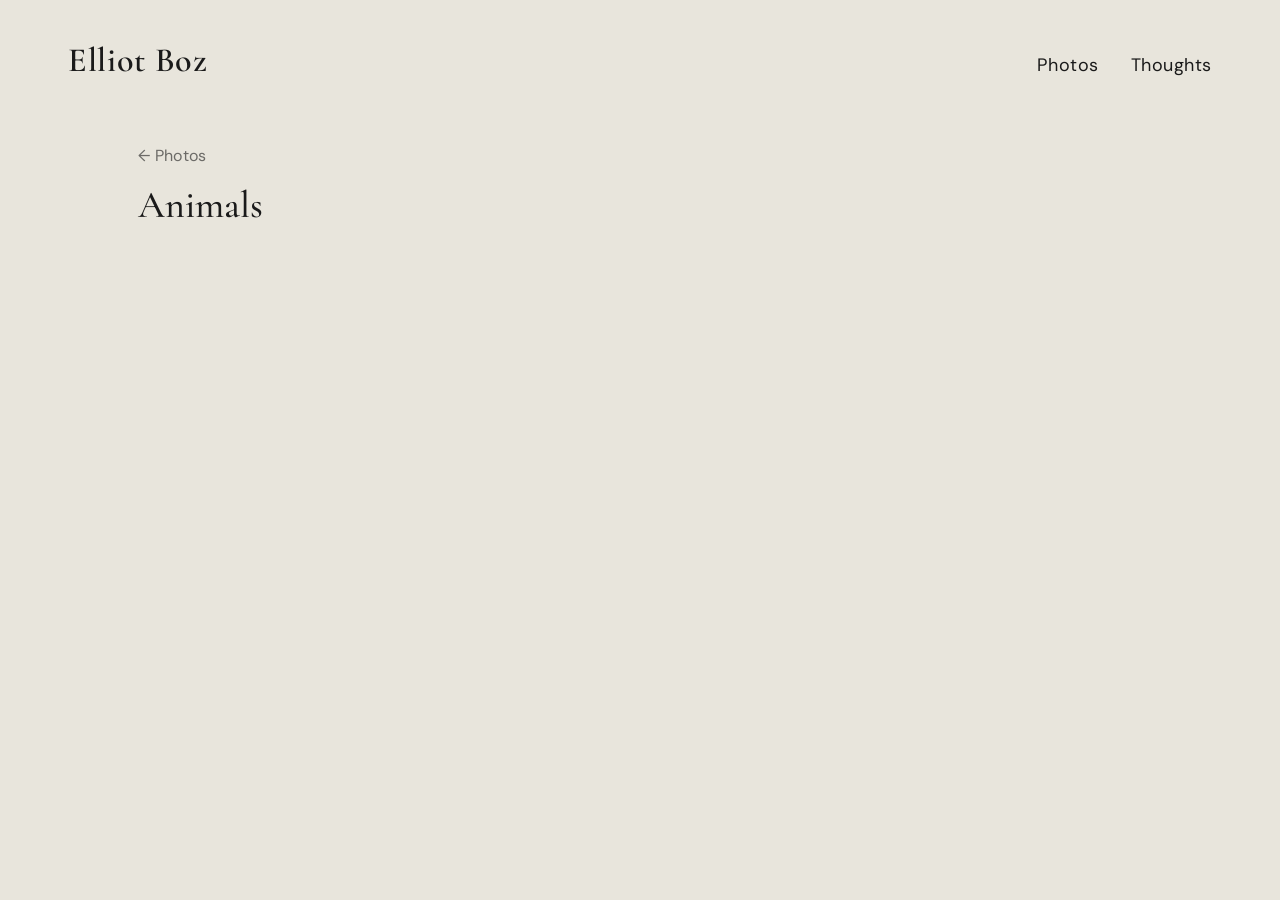
==== animals.html @ d8781633 "Initial commit: Elliot Boz photography website Includes homepage, gallery pages (animals, australia," ====
<!DOCTYPE html>
<html lang="en">
<head>
  <meta charset="UTF-8">
  <meta name="viewport" content="width=device-width, initial-scale=1.0">
  <title>Animals — Elliot Boz</title>
  <link rel="preconnect" href="https://fonts.googleapis.com">
  <link rel="preconnect" href="https://fonts.gstatic.com" crossorigin>
  <link href="https://fonts.googleapis.com/css2?family=Cormorant+Garamond:wght@400;500;600&family=DM+Sans:wght@400;500&display=swap" rel="stylesheet">
  <link rel="stylesheet" href="style.css">
</head>
<body>

  <nav class="site-nav">
    <a href="index.html" class="logo">Elliot Boz</a>
    <div class="nav-links">
      <a href="index.html">Photos</a>
      <a href="thoughts.html">Thoughts</a>
    </div>
  </nav>

  <div class="page-back-wrap">
    <a href="index.html" class="back-link">← Photos</a>
  </div>

  <div class="gallery-header">
    <h1>Animals</h1>
  </div>

  <div class="masonry-grid">
    <div class="gallery-item"><img src="images/animals/1.jpg" alt="Photo 1" onerror="this.parentElement.style.display='none'"></div>
    <div class="gallery-item"><img src="images/animals/2.jpg" alt="Photo 2" onerror="this.parentElement.style.display='none'"></div>
    <div class="gallery-item"><img src="images/animals/3.jpg" alt="Photo 3" onerror="this.parentElement.style.display='none'"></div>
    <div class="gallery-item"><img src="images/animals/4.jpg" alt="Photo 4" onerror="this.parentElement.style.display='none'"></div>
    <div class="gallery-item"><img src="images/animals/5.jpg" alt="Photo 5" onerror="this.parentElement.style.display='none'"></div>
    <div class="gallery-item"><img src="images/animals/6.jpg" alt="Photo 6" onerror="this.parentElement.style.display='none'"></div>
    <div class="gallery-item"><img src="images/animals/7.jpg" alt="Photo 7" onerror="this.parentElement.style.display='none'"></div>
    <div class="gallery-item"><img src="images/animals/8.jpg" alt="Photo 8" onerror="this.parentElement.style.display='none'"></div>
    <div class="gallery-item"><img src="images/animals/9.jpg" alt="Photo 9" onerror="this.parentElement.style.display='none'"></div>
    <div class="gallery-item"><img src="images/animals/10.jpg" alt="Photo 10" onerror="this.parentElement.style.display='none'"></div>
    <div class="gallery-item"><img src="images/animals/11.jpg" alt="Photo 11" onerror="this.parentElement.style.display='none'"></div>
    <div class="gallery-item"><img src="images/animals/12.jpg" alt="Photo 12" onerror="this.parentElement.style.display='none'"></div>
    <div class="gallery-item"><img src="images/animals/13.jpg" alt="Photo 13" onerror="this.parentElement.style.display='none'"></div>
    <div class="gallery-item"><img src="images/animals/14.jpg" alt="Photo 14" onerror="this.parentElement.style.display='none'"></div>
    <div class="gallery-item"><img src="images/animals/15.jpg" alt="Photo 15" onerror="this.parentElement.style.display='none'"></div>
    <div class="gallery-item"><img src="images/animals/16.jpg" alt="Photo 16" onerror="this.parentElement.style.display='none'"></div>
    <div class="gallery-item"><img src="images/animals/17.jpg" alt="Photo 17" onerror="this.parentElement.style.display='none'"></div>
    <div class="gallery-item"><img src="images/animals/18.jpg" alt="Photo 18" onerror="this.parentElement.style.display='none'"></div>
    <div class="gallery-item"><img src="images/animals/19.jpg" alt="Photo 19" onerror="this.parentElement.style.display='none'"></div>
    <div class="gallery-item"><img src="images/animals/20.jpg" alt="Photo 20" onerror="this.parentElement.style.display='none'"></div>
    <div class="gallery-item"><img src="images/animals/21.jpg" alt="Photo 21" onerror="this.parentElement.style.display='none'"></div>
  </div>

  <div class="lightbox-overlay">
    <button class="lightbox-close">&times;</button>
    <img src="" alt="Lightbox image">
    <button class="lightbox-arrow prev">&#8249;</button>
    <button class="lightbox-arrow next">&#8250;</button>
    <div class="lightbox-counter"></div>
  </div>

  <script src="gallery.js"></script>
</body>
</html>
---- style.css ----
/* ===== RESET & BASE ===== */
*, *::before, *::after {
  margin: 0;
  padding: 0;
  box-sizing: border-box;
}

body {
  background-color: #e8e5dc;
  color: #1a1a1a;
  font-family: 'DM Sans', sans-serif;
  -webkit-font-smoothing: antialiased;
}

a {
  color: inherit;
  text-decoration: none;
}

img {
  display: block;
  max-width: 100%;
}

/* ===== TYPOGRAPHY ===== */
.font-serif {
  font-family: 'Cormorant Garamond', Georgia, serif;
}

/* ===== NAV ===== */
.site-nav {
  display: flex;
  justify-content: space-between;
  align-items: baseline;
  padding: 40px 28px;
  max-width: 1200px;
  margin: 0 auto;
}

.site-nav .logo {
  font-family: 'Cormorant Garamond', Georgia, serif;
  font-size: 34px;
  font-weight: 600;
  letter-spacing: 0.02em;
}

.site-nav .nav-links {
  display: flex;
  gap: 32px;
  font-size: 18px;
  font-weight: 400;
  letter-spacing: 0.03em;
}

.site-nav .nav-links a {
  position: relative;
  padding-bottom: 2px;
}

.site-nav .nav-links a.active {
  border-bottom: 1.5px solid #1a1a1a;
}

.site-nav .nav-links a:hover {
  opacity: 0.6;
  transition: opacity 0.2s;
}

/* ===== HOMEPAGE ===== */
.hero-spacer {
  height: 120px;
}

.category-grid {
  display: grid;
  grid-template-columns: repeat(3, 1fr);
  gap: 16px;
  max-width: 1100px;
  margin: 0 auto;
  padding: 0 48px;
}

.category-tile {
  display: block;
}

.category-tile .tile-img-wrap {
  overflow: hidden;
  border-radius: 2px;
  aspect-ratio: 4 / 3;
}

.category-tile img {
  width: 100%;
  height: 100%;
  object-fit: cover;
  transition: transform 0.3s ease, filter 0.3s ease;
}

.category-tile:hover img {
  transform: scale(1.03);
  filter: brightness(1.05);
}

.category-tile .tile-label {
  margin-top: 10px;
  font-size: 16px;
  font-weight: 400;
  letter-spacing: 0.02em;
}

/* ===== BACK LINK ===== */
.back-link {
  display: inline-block;
  max-width: 1100px;
  margin: 0 auto;
  padding: 24px 48px 0;
  font-size: 16px;
  letter-spacing: 0.02em;
  opacity: 0.6;
  transition: opacity 0.2s;
}

.back-link:hover {
  opacity: 1;
}

.page-back-wrap {
  max-width: 1100px;
  margin: 0 auto;
}

/* ===== GALLERY PAGE ===== */
.gallery-header {
  max-width: 1100px;
  margin: 0 auto;
  padding: 16px 48px 32px;
}

.gallery-header h1 {
  font-family: 'Cormorant Garamond', Georgia, serif;
  font-size: 38px;
  font-weight: 500;
}

.masonry-grid {
  max-width: 1100px;
  margin: 0 auto;
  padding: 0 48px 80px;
  column-count: 3;
  column-gap: 8px;
}

.masonry-grid .gallery-item {
  break-inside: avoid;
  margin-bottom: 8px;
  cursor: pointer;
  overflow: hidden;
  border-radius: 2px;
}

.masonry-grid .gallery-item img {
  width: 100%;
  display: block;
  transition: filter 0.3s ease;
}

.masonry-grid .gallery-item:hover img {
  filter: brightness(1.05);
}

/* ===== LIGHTBOX ===== */
.lightbox-overlay {
  display: none;
  position: fixed;
  inset: 0;
  background: rgba(0, 0, 0, 0.92);
  z-index: 1000;
  align-items: center;
  justify-content: center;
  flex-direction: column;
}

.lightbox-overlay.active {
  display: flex;
}

.lightbox-overlay img {
  max-width: 90vw;
  max-height: 85vh;
  object-fit: contain;
  user-select: none;
}

.lightbox-arrow {
  position: absolute;
  top: 50%;
  transform: translateY(-50%);
  background: none;
  border: none;
  color: #fff;
  font-size: 36px;
  cursor: pointer;
  padding: 16px;
  opacity: 0.7;
  transition: opacity 0.2s;
  user-select: none;
}

.lightbox-arrow:hover {
  opacity: 1;
}

.lightbox-arrow.prev {
  left: 24px;
}

.lightbox-arrow.next {
  right: 24px;
}

.lightbox-counter {
  position: absolute;
  bottom: 32px;
  left: 50%;
  transform: translateX(-50%);
  color: #fff;
  font-size: 14px;
  letter-spacing: 0.05em;
  opacity: 0.8;
}

.lightbox-close {
  position: absolute;
  top: 24px;
  right: 32px;
  background: none;
  border: none;
  color: #fff;
  font-size: 28px;
  cursor: pointer;
  opacity: 0.7;
  transition: opacity 0.2s;
}

.lightbox-close:hover {
  opacity: 1;
}

/* ===== THOUGHTS / BLOG ===== */
.thoughts-list {
  max-width: 600px;
  margin: 0 auto;
  padding: 60px 48px 80px;
}

.blog-card {
  margin-bottom: 60px;
}

.blog-card .blog-cover {
  width: 100%;
  border-radius: 2px;
}

.blog-card .blog-date {
  margin-top: 16px;
  font-size: 15px;
  color: #888;
  letter-spacing: 0.03em;
}

.blog-card .blog-title {
  font-family: 'Cormorant Garamond', Georgia, serif;
  font-size: 32px;
  font-weight: 500;
  margin-top: 8px;
  line-height: 1.3;
}

.blog-card .blog-read-more {
  display: inline-block;
  margin-top: 12px;
  font-size: 16px;
  letter-spacing: 0.02em;
  opacity: 0.6;
  transition: opacity 0.2s;
}

.blog-card .blog-read-more:hover {
  opacity: 1;
}

/* ===== SINGLE POST ===== */
.post-wrap {
  max-width: 700px;
  margin: 0 auto;
  padding: 0 48px 80px;
}

.post-wrap .post-cover {
  width: 100%;
  border-radius: 2px;
}

.post-wrap .post-date {
  margin-top: 20px;
  font-size: 15px;
  color: #888;
  letter-spacing: 0.03em;
}

.post-wrap .post-title {
  font-family: 'Cormorant Garamond', Georgia, serif;
  font-size: 46px;
  font-weight: 500;
  margin-top: 8px;
  line-height: 1.2;
}

.post-body {
  max-width: 650px;
  margin: 32px auto 0;
  font-size: 19px;
  line-height: 1.8;
  color: #2a2a2a;
}

.post-body p {
  margin-bottom: 24px;
}

/* ===== RESPONSIVE ===== */
@media (max-width: 768px) {
  .site-nav {
    padding: 28px 24px;
  }

  .site-nav .logo {
    font-size: 22px;
  }

  .site-nav .nav-links {
    gap: 20px;
    font-size: 14px;
  }

  .hero-spacer {
    height: 60px;
  }

  .category-grid {
    grid-template-columns: repeat(2, 1fr);
    padding: 0 24px;
    gap: 12px;
  }

  .back-link {
    padding: 16px 24px 0;
  }

  .gallery-header {
    padding: 12px 24px 24px;
  }

  .gallery-header h1 {
    font-size: 26px;
  }

  .masonry-grid {
    column-count: 2;
    padding: 0 24px 60px;
  }

  .thoughts-list {
    padding: 40px 24px 60px;
  }

  .post-wrap {
    padding: 0 24px 60px;
  }

  .post-wrap .post-title {
    font-size: 32px;
  }
}

@media (max-width: 480px) {
  .category-grid {
    grid-template-columns: 1fr;
  }

  .masonry-grid {
    column-count: 1;
  }

  .site-nav {
    padding: 20px 16px;
  }

  .category-grid,
  .back-link,
  .gallery-header,
  .masonry-grid,
  .thoughts-list,
  .post-wrap {
    padding-left: 16px;
    padding-right: 16px;
  }
}
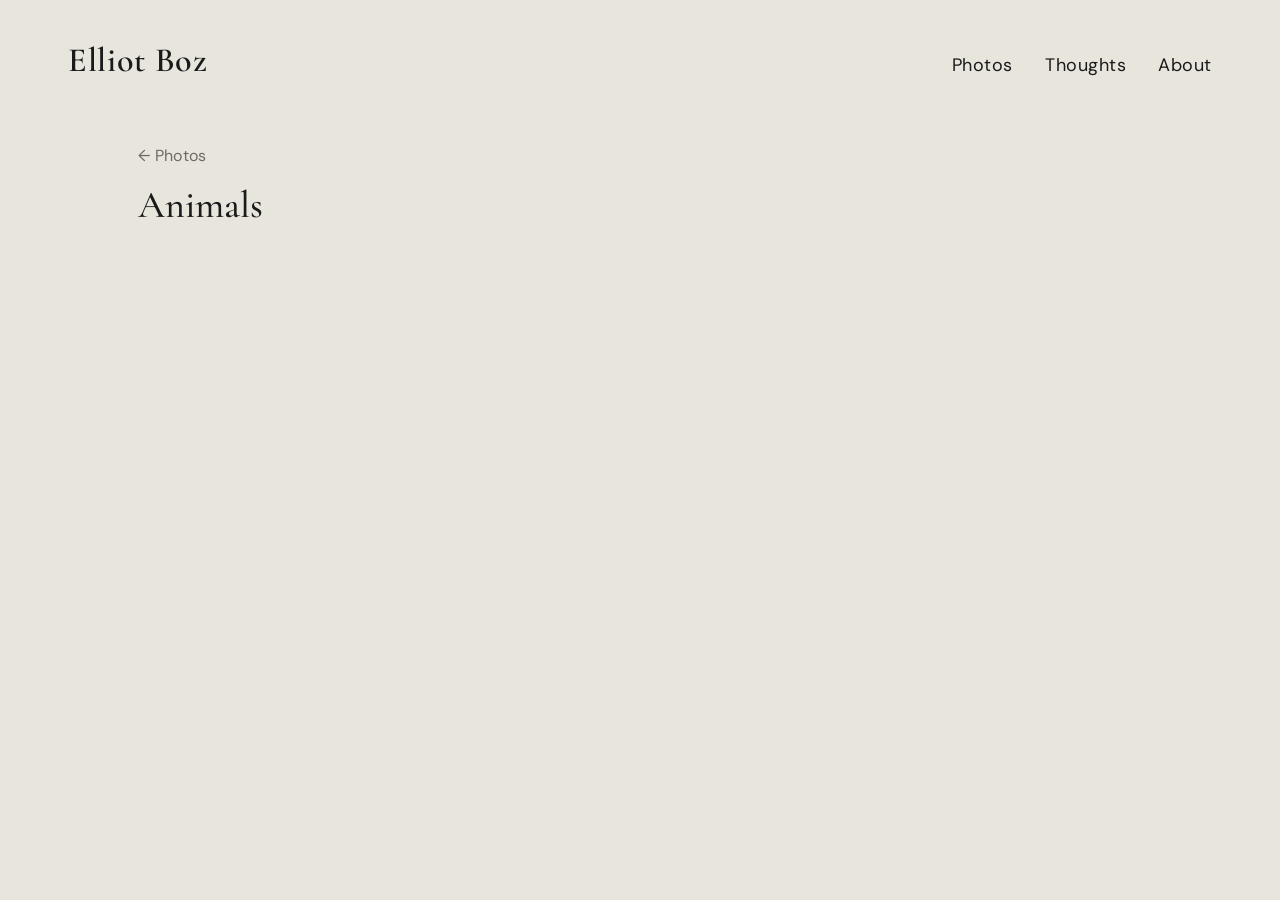
==== commit a582a67c: "Add About Me page and update site navigation Co-Authored-By: Claude Opus 4.6 (1M context) <noreply@a" ====
--- a/animals.html
+++ b/animals.html
@@ -16,6 +16,7 @@
     <div class="nav-links">
       <a href="index.html">Photos</a>
       <a href="thoughts.html">Thoughts</a>
+      <a href="about.html">About</a>
     </div>
   </nav>
 
--- a/style.css
+++ b/style.css
@@ -330,6 +330,56 @@
   margin-bottom: 24px;
 }
 
+/* ===== ABOUT PAGE ===== */
+.about-wrap {
+  max-width: 650px;
+  margin: 0 auto;
+  padding: 60px 48px 80px;
+}
+
+.about-photo-wrap {
+  margin-bottom: 40px;
+}
+
+.about-photo {
+  width: 100%;
+  max-width: 280px;
+  border-radius: 2px;
+}
+
+.about-title {
+  font-family: 'Cormorant Garamond', Georgia, serif;
+  font-size: 42px;
+  font-weight: 500;
+  margin-bottom: 24px;
+}
+
+.about-body {
+  font-size: 19px;
+  line-height: 1.8;
+  color: #2a2a2a;
+}
+
+.about-body p {
+  margin-bottom: 24px;
+}
+
+.about-contact {
+  margin-top: 40px;
+  font-size: 17px;
+  letter-spacing: 0.02em;
+}
+
+.about-contact a {
+  border-bottom: 1px solid #1a1a1a;
+  padding-bottom: 1px;
+  transition: opacity 0.2s;
+}
+
+.about-contact a:hover {
+  opacity: 0.6;
+}
+
 /* ===== RESPONSIVE ===== */
 @media (max-width: 768px) {
   .site-nav {
@@ -374,6 +424,14 @@
 
   .thoughts-list {
     padding: 40px 24px 60px;
+  }
+
+  .about-wrap {
+    padding: 40px 24px 60px;
+  }
+
+  .about-title {
+    font-size: 32px;
   }
 
   .post-wrap {
@@ -403,6 +461,7 @@
   .gallery-header,
   .masonry-grid,
   .thoughts-list,
+  .about-wrap,
   .post-wrap {
     padding-left: 16px;
     padding-right: 16px;
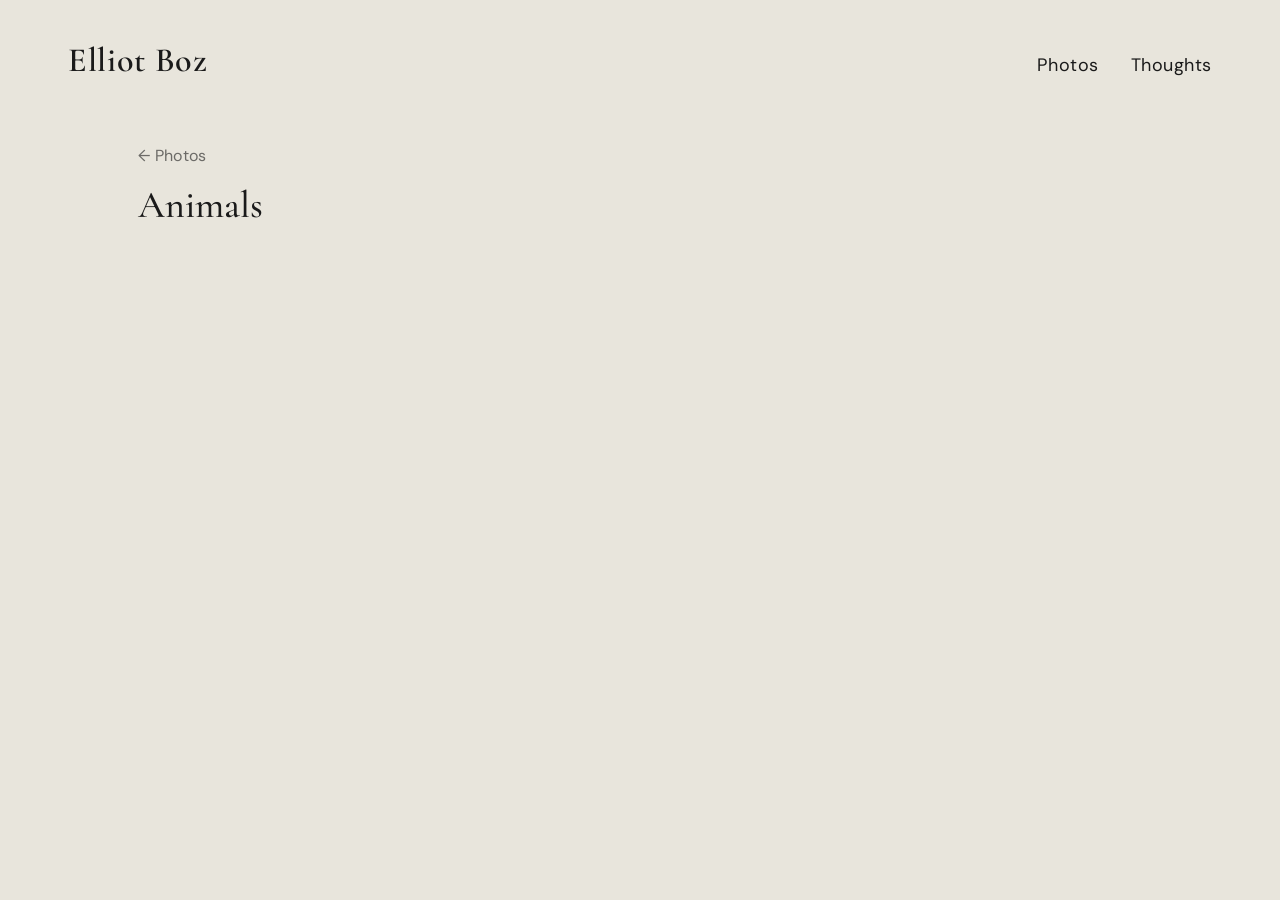
==== commit 14c1fbb7: "Remove About page and Golden Hour blog post (test content) Co-Authored-By: Claude Opus 4.6 (1M conte" ====
--- a/animals.html
+++ b/animals.html
@@ -16,7 +16,6 @@
     <div class="nav-links">
       <a href="index.html">Photos</a>
       <a href="thoughts.html">Thoughts</a>
-      <a href="about.html">About</a>
     </div>
   </nav>
 
--- a/style.css
+++ b/style.css
@@ -330,56 +330,6 @@
   margin-bottom: 24px;
 }
 
-/* ===== ABOUT PAGE ===== */
-.about-wrap {
-  max-width: 650px;
-  margin: 0 auto;
-  padding: 60px 48px 80px;
-}
-
-.about-photo-wrap {
-  margin-bottom: 40px;
-}
-
-.about-photo {
-  width: 100%;
-  max-width: 280px;
-  border-radius: 2px;
-}
-
-.about-title {
-  font-family: 'Cormorant Garamond', Georgia, serif;
-  font-size: 42px;
-  font-weight: 500;
-  margin-bottom: 24px;
-}
-
-.about-body {
-  font-size: 19px;
-  line-height: 1.8;
-  color: #2a2a2a;
-}
-
-.about-body p {
-  margin-bottom: 24px;
-}
-
-.about-contact {
-  margin-top: 40px;
-  font-size: 17px;
-  letter-spacing: 0.02em;
-}
-
-.about-contact a {
-  border-bottom: 1px solid #1a1a1a;
-  padding-bottom: 1px;
-  transition: opacity 0.2s;
-}
-
-.about-contact a:hover {
-  opacity: 0.6;
-}
-
 /* ===== RESPONSIVE ===== */
 @media (max-width: 768px) {
   .site-nav {
@@ -424,14 +374,6 @@
 
   .thoughts-list {
     padding: 40px 24px 60px;
-  }
-
-  .about-wrap {
-    padding: 40px 24px 60px;
-  }
-
-  .about-title {
-    font-size: 32px;
   }
 
   .post-wrap {
@@ -461,7 +403,6 @@
   .gallery-header,
   .masonry-grid,
   .thoughts-list,
-  .about-wrap,
   .post-wrap {
     padding-left: 16px;
     padding-right: 16px;
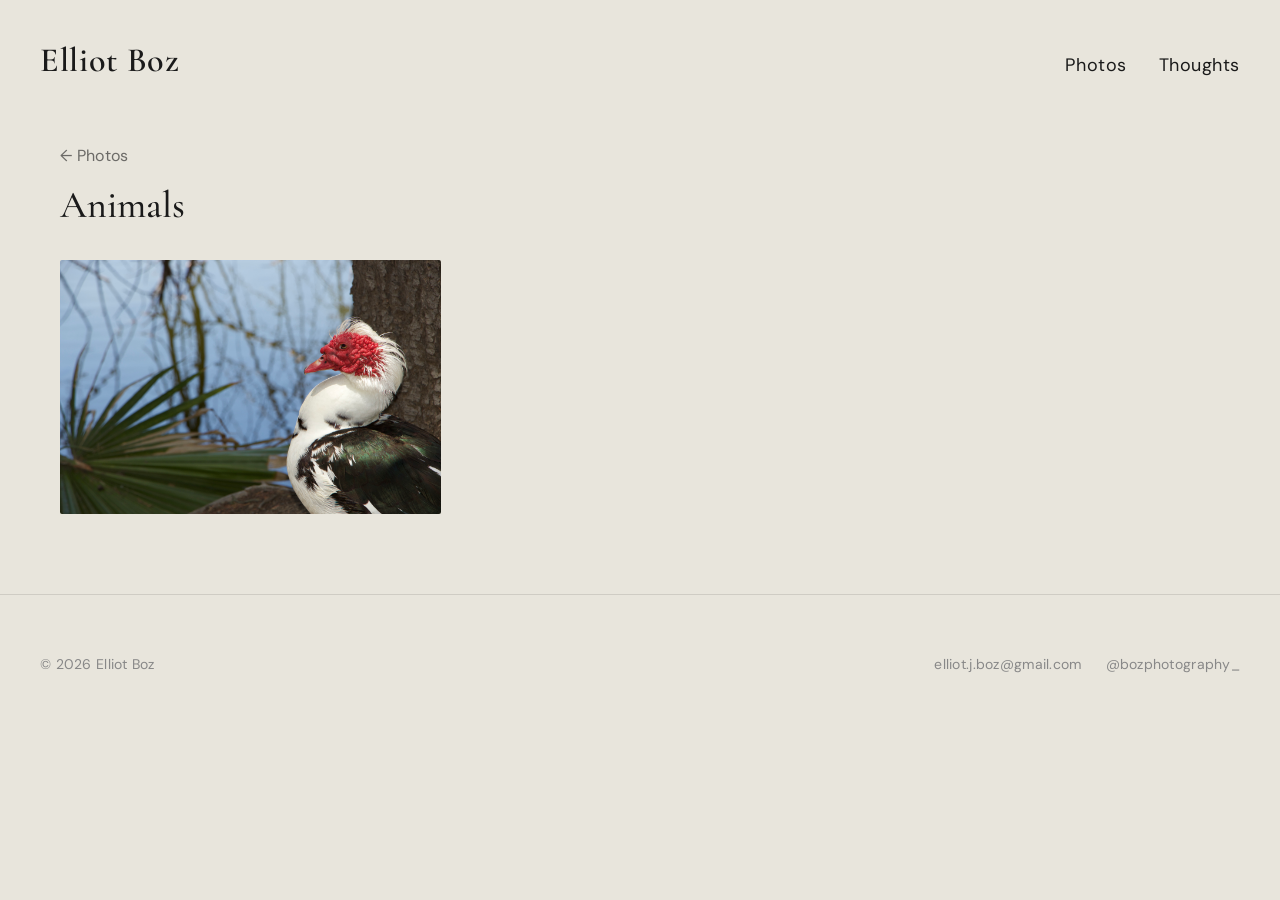
==== commit 5ee0b267: "Add footer with email, Instagram, and copyright to all pages Co-Authored-By: Claude Opus 4.6 (1M con" ====
--- a/animals.html
+++ b/animals.html
@@ -60,5 +60,13 @@
   </div>
 
   <script src="gallery.js"></script>
+  <footer class="site-footer">
+    <span>&copy; 2026 Elliot Boz</span>
+    <div class="footer-links">
+      <a href="mailto:elliot.j.boz@gmail.com">elliot.j.boz@gmail.com</a>
+      <a href="https://instagram.com/bozphotography_" target="_blank">@bozphotography_</a>
+    </div>
+  </footer>
+
 </body>
 </html>
--- a/style.css
+++ b/style.css
@@ -32,8 +32,8 @@
   display: flex;
   justify-content: space-between;
   align-items: baseline;
-  padding: 40px 28px;
-  max-width: 1200px;
+  padding: 40px 40px;
+  max-width: 1800px;
   margin: 0 auto;
 }
 
@@ -68,16 +68,16 @@
 
 /* ===== HOMEPAGE ===== */
 .hero-spacer {
-  height: 120px;
+  height: 40px;
 }
 
 .category-grid {
   display: grid;
   grid-template-columns: repeat(3, 1fr);
-  gap: 16px;
-  max-width: 1100px;
-  margin: 0 auto;
-  padding: 0 48px;
+  gap: 20px;
+  max-width: 1800px;
+  margin: 0 auto;
+  padding: 0 40px;
 }
 
 .category-tile {
@@ -104,7 +104,7 @@
 
 .category-tile .tile-label {
   margin-top: 10px;
-  font-size: 16px;
+  font-size: 20px;
   font-weight: 400;
   letter-spacing: 0.02em;
 }
@@ -112,9 +112,9 @@
 /* ===== BACK LINK ===== */
 .back-link {
   display: inline-block;
-  max-width: 1100px;
-  margin: 0 auto;
-  padding: 24px 48px 0;
+  max-width: 1800px;
+  margin: 0 auto;
+  padding: 24px 60px 0;
   font-size: 16px;
   letter-spacing: 0.02em;
   opacity: 0.6;
@@ -126,15 +126,15 @@
 }
 
 .page-back-wrap {
-  max-width: 1100px;
+  max-width: 1800px;
   margin: 0 auto;
 }
 
 /* ===== GALLERY PAGE ===== */
 .gallery-header {
-  max-width: 1100px;
-  margin: 0 auto;
-  padding: 16px 48px 32px;
+  max-width: 1800px;
+  margin: 0 auto;
+  padding: 16px 60px 32px;
 }
 
 .gallery-header h1 {
@@ -144,9 +144,9 @@
 }
 
 .masonry-grid {
-  max-width: 1100px;
-  margin: 0 auto;
-  padding: 0 48px 80px;
+  max-width: 1800px;
+  margin: 0 auto;
+  padding: 0 60px 80px;
   column-count: 3;
   column-gap: 8px;
 }
@@ -162,8 +162,9 @@
 .masonry-grid .gallery-item img {
   width: 100%;
   display: block;
-  transition: filter 0.3s ease;
-}
+  transition: filter 0.3s ease, opacity 0.6s ease;
+}
+
 
 .masonry-grid .gallery-item:hover img {
   filter: brightness(1.05);
@@ -293,9 +294,9 @@
 
 /* ===== SINGLE POST ===== */
 .post-wrap {
-  max-width: 700px;
-  margin: 0 auto;
-  padding: 0 48px 80px;
+  max-width: 1300px;
+  margin: 0 auto;
+  padding: 0 60px 80px;
 }
 
 .post-wrap .post-cover {
@@ -319,7 +320,7 @@
 }
 
 .post-body {
-  max-width: 650px;
+  max-width: 1200px;
   margin: 32px auto 0;
   font-size: 19px;
   line-height: 1.8;
@@ -330,41 +331,65 @@
   margin-bottom: 24px;
 }
 
+.post-body .pillar-block {
+  margin-left: 40px;
+  margin-bottom: 24px;
+}
+
+.post-body .pillar-block p {
+  margin-bottom: 8px;
+}
+
+.post-body .pillar-block ol {
+  margin-left: 24px;
+  margin-top: 4px;
+}
+
+.post-body .pillar-block ol li {
+  margin-bottom: 4px;
+  line-height: 1.8;
+}
+
+/* ===== FOOTER ===== */
+.site-footer {
+  max-width: 1800px;
+  margin: 0 auto;
+  padding: 60px 40px 40px;
+  display: flex;
+  justify-content: space-between;
+  align-items: center;
+  border-top: 1px solid rgba(26, 26, 26, 0.12);
+  font-size: 14px;
+  letter-spacing: 0.02em;
+  color: #888;
+}
+
+.footer-links {
+  display: flex;
+  gap: 24px;
+}
+
+.footer-links a {
+  color: #888;
+  transition: color 0.2s;
+}
+
+.footer-links a:hover {
+  color: #1a1a1a;
+}
+
 /* ===== RESPONSIVE ===== */
-@media (max-width: 768px) {
-  .site-nav {
-    padding: 28px 24px;
-  }
-
-  .site-nav .logo {
-    font-size: 22px;
-  }
-
-  .site-nav .nav-links {
-    gap: 20px;
-    font-size: 14px;
-  }
-
-  .hero-spacer {
-    height: 60px;
-  }
-
+
+/* Tablet */
+@media (max-width: 1024px) {
   .category-grid {
     grid-template-columns: repeat(2, 1fr);
     padding: 0 24px;
-    gap: 12px;
-  }
-
-  .back-link {
-    padding: 16px 24px 0;
-  }
-
-  .gallery-header {
-    padding: 12px 24px 24px;
-  }
-
-  .gallery-header h1 {
-    font-size: 26px;
+    gap: 14px;
+  }
+
+  .category-tile .tile-label {
+    font-size: 17px;
   }
 
   .masonry-grid {
@@ -372,30 +397,145 @@
     padding: 0 24px 60px;
   }
 
+  .post-wrap {
+    max-width: 100%;
+    padding: 0 24px 60px;
+  }
+
+  .post-body {
+    max-width: 100%;
+  }
+}
+
+/* Mobile */
+@media (max-width: 768px) {
+  .site-nav {
+    padding: 24px 20px;
+  }
+
+  .site-nav .logo {
+    font-size: 24px;
+  }
+
+  .site-nav .nav-links {
+    gap: 20px;
+    font-size: 15px;
+  }
+
+  .hero-spacer {
+    height: 20px;
+  }
+
+  .category-grid {
+    grid-template-columns: repeat(2, 1fr);
+    padding: 0 20px;
+    gap: 12px;
+  }
+
+  .category-tile .tile-label {
+    font-size: 16px;
+  }
+
+  .back-link {
+    padding: 16px 20px 0;
+  }
+
+  .gallery-header {
+    padding: 12px 20px 20px;
+  }
+
+  .gallery-header h1 {
+    font-size: 26px;
+  }
+
+  .masonry-grid {
+    column-count: 2;
+    padding: 0 20px 60px;
+  }
+
   .thoughts-list {
-    padding: 40px 24px 60px;
+    padding: 40px 20px 60px;
+    max-width: 100%;
+  }
+
+  .blog-card .blog-title {
+    font-size: 26px;
   }
 
   .post-wrap {
-    padding: 0 24px 60px;
+    max-width: 100%;
+    padding: 0 20px 60px;
   }
 
   .post-wrap .post-title {
-    font-size: 32px;
-  }
-}
-
+    font-size: 30px;
+  }
+
+  .post-body {
+    max-width: 100%;
+    font-size: 17px;
+  }
+
+  .post-body .pillar-block {
+    margin-left: 20px;
+  }
+
+  .lightbox-arrow {
+    font-size: 28px;
+    padding: 12px;
+  }
+
+  .lightbox-arrow.prev {
+    left: 8px;
+  }
+
+  .lightbox-arrow.next {
+    right: 8px;
+  }
+
+  .site-footer {
+    padding: 40px 20px 30px;
+    flex-direction: column;
+    gap: 16px;
+    text-align: center;
+  }
+
+  .footer-links {
+    gap: 20px;
+  }
+}
+
+/* Small phone */
 @media (max-width: 480px) {
+  .site-nav {
+    padding: 20px 16px;
+  }
+
+  .site-nav .logo {
+    font-size: 22px;
+  }
+
+  .site-nav .nav-links {
+    gap: 16px;
+    font-size: 14px;
+  }
+
+  .hero-spacer {
+    height: 10px;
+  }
+
   .category-grid {
     grid-template-columns: 1fr;
+    padding: 0 16px;
+  }
+
+  .category-tile .tile-label {
+    font-size: 15px;
   }
 
   .masonry-grid {
     column-count: 1;
-  }
-
-  .site-nav {
-    padding: 20px 16px;
+    padding: 0 16px 40px;
   }
 
   .category-grid,
@@ -407,4 +547,27 @@
     padding-left: 16px;
     padding-right: 16px;
   }
-}
+
+  .post-wrap .post-title {
+    font-size: 26px;
+  }
+
+  .post-body {
+    font-size: 16px;
+    line-height: 1.7;
+  }
+
+  .post-body .pillar-block {
+    margin-left: 12px;
+  }
+
+  .lightbox-overlay img {
+    max-width: 95vw;
+    max-height: 80vh;
+  }
+
+  .lightbox-close {
+    top: 12px;
+    right: 16px;
+  }
+}
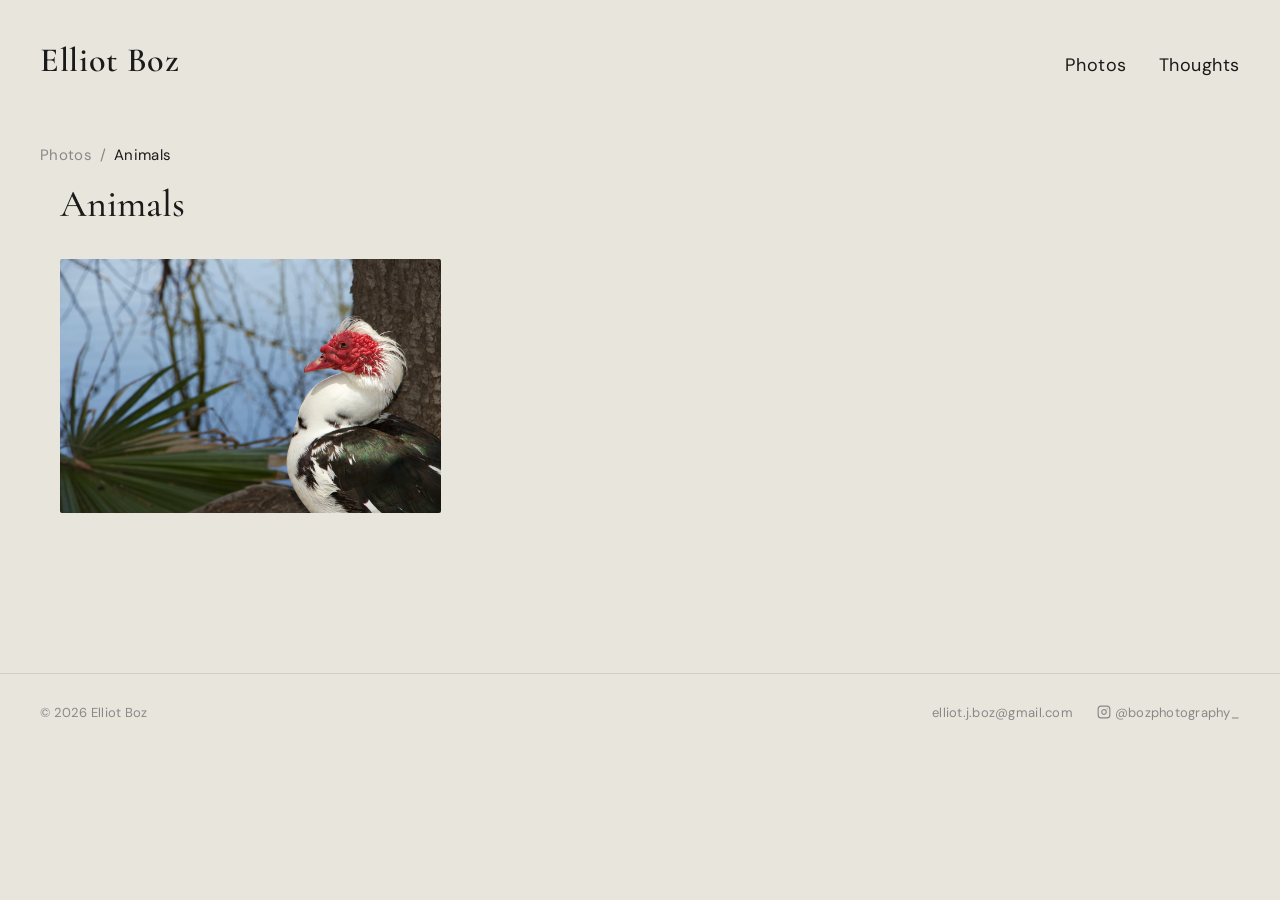
==== commit 51a87714: "Update layout, add footer with Instagram, favicon, breadcrumbs, hover overlays, mobile responsive, w" ====
--- a/animals.html
+++ b/animals.html
@@ -7,6 +7,7 @@
   <link rel="preconnect" href="https://fonts.googleapis.com">
   <link rel="preconnect" href="https://fonts.gstatic.com" crossorigin>
   <link href="https://fonts.googleapis.com/css2?family=Cormorant+Garamond:wght@400;500;600&family=DM+Sans:wght@400;500&display=swap" rel="stylesheet">
+  <link rel="icon" type="image/svg+xml" href="favicon.svg">
   <link rel="stylesheet" href="style.css">
 </head>
 <body>
@@ -19,8 +20,8 @@
     </div>
   </nav>
 
-  <div class="page-back-wrap">
-    <a href="index.html" class="back-link">← Photos</a>
+  <div class="breadcrumb">
+    <a href="index.html">Photos</a><span class="separator">/</span><span class="current">Animals</span>
   </div>
 
   <div class="gallery-header">
@@ -64,7 +65,7 @@
     <span>&copy; 2026 Elliot Boz</span>
     <div class="footer-links">
       <a href="mailto:elliot.j.boz@gmail.com">elliot.j.boz@gmail.com</a>
-      <a href="https://instagram.com/bozphotography_" target="_blank">@bozphotography_</a>
+      <a href="https://instagram.com/bozphotography_" target="_blank"><svg xmlns="http://www.w3.org/2000/svg" width="14" height="14" viewBox="0 0 24 24" fill="none" stroke="currentColor" stroke-width="2" stroke-linecap="round" stroke-linejoin="round" style="vertical-align:-2px;margin-right:4px"><rect x="2" y="2" width="20" height="20" rx="5" ry="5"/><path d="M16 11.37A4 4 0 1 1 12.63 8 4 4 0 0 1 16 11.37z"/><line x1="17.5" y1="6.5" x2="17.51" y2="6.5"/></svg>@bozphotography_</a>
     </div>
   </footer>
 
--- a/style.css
+++ b/style.css
@@ -82,24 +82,47 @@
 
 .category-tile {
   display: block;
+  position: relative;
 }
 
 .category-tile .tile-img-wrap {
   overflow: hidden;
   border-radius: 2px;
   aspect-ratio: 4 / 3;
+  position: relative;
 }
 
 .category-tile img {
   width: 100%;
   height: 100%;
   object-fit: cover;
-  transition: transform 0.3s ease, filter 0.3s ease;
+  transition: transform 0.4s ease, filter 0.4s ease;
 }
 
 .category-tile:hover img {
   transform: scale(1.03);
-  filter: brightness(1.05);
+  filter: brightness(0.7);
+}
+
+.category-tile .tile-overlay {
+  position: absolute;
+  bottom: 0;
+  left: 0;
+  right: 0;
+  padding: 24px 20px;
+  background: linear-gradient(transparent, rgba(0, 0, 0, 0.5));
+  color: #fff;
+  font-size: 20px;
+  font-weight: 500;
+  letter-spacing: 0.03em;
+  opacity: 0;
+  transform: translateY(10px);
+  transition: opacity 0.3s ease, transform 0.3s ease;
+}
+
+.category-tile:hover .tile-overlay {
+  opacity: 1;
+  transform: translateY(0);
 }
 
 .category-tile .tile-label {
@@ -110,24 +133,30 @@
 }
 
 /* ===== BACK LINK ===== */
-.back-link {
-  display: inline-block;
+.breadcrumb {
   max-width: 1800px;
   margin: 0 auto;
-  padding: 24px 60px 0;
-  font-size: 16px;
+  padding: 24px 40px 0;
+  font-size: 15px;
   letter-spacing: 0.02em;
-  opacity: 0.6;
-  transition: opacity 0.2s;
-}
-
-.back-link:hover {
-  opacity: 1;
-}
-
-.page-back-wrap {
-  max-width: 1800px;
-  margin: 0 auto;
+  color: #888;
+}
+
+.breadcrumb a {
+  color: #888;
+  transition: color 0.2s;
+}
+
+.breadcrumb a:hover {
+  color: #1a1a1a;
+}
+
+.breadcrumb .separator {
+  margin: 0 8px;
+}
+
+.breadcrumb .current {
+  color: #1a1a1a;
 }
 
 /* ===== GALLERY PAGE ===== */
@@ -353,13 +382,13 @@
 /* ===== FOOTER ===== */
 .site-footer {
   max-width: 1800px;
-  margin: 0 auto;
-  padding: 60px 40px 40px;
+  margin: 80px auto 0;
+  padding: 30px 40px 30px;
   display: flex;
   justify-content: space-between;
   align-items: center;
   border-top: 1px solid rgba(26, 26, 26, 0.12);
-  font-size: 14px;
+  font-size: 13px;
   letter-spacing: 0.02em;
   color: #888;
 }
@@ -432,11 +461,16 @@
     gap: 12px;
   }
 
+  .category-tile .tile-overlay {
+    opacity: 1;
+    transform: translateY(0);
+  }
+
   .category-tile .tile-label {
     font-size: 16px;
   }
 
-  .back-link {
+  .breadcrumb {
     padding: 16px 20px 0;
   }
 
@@ -539,7 +573,7 @@
   }
 
   .category-grid,
-  .back-link,
+  .breadcrumb,
   .gallery-header,
   .masonry-grid,
   .thoughts-list,
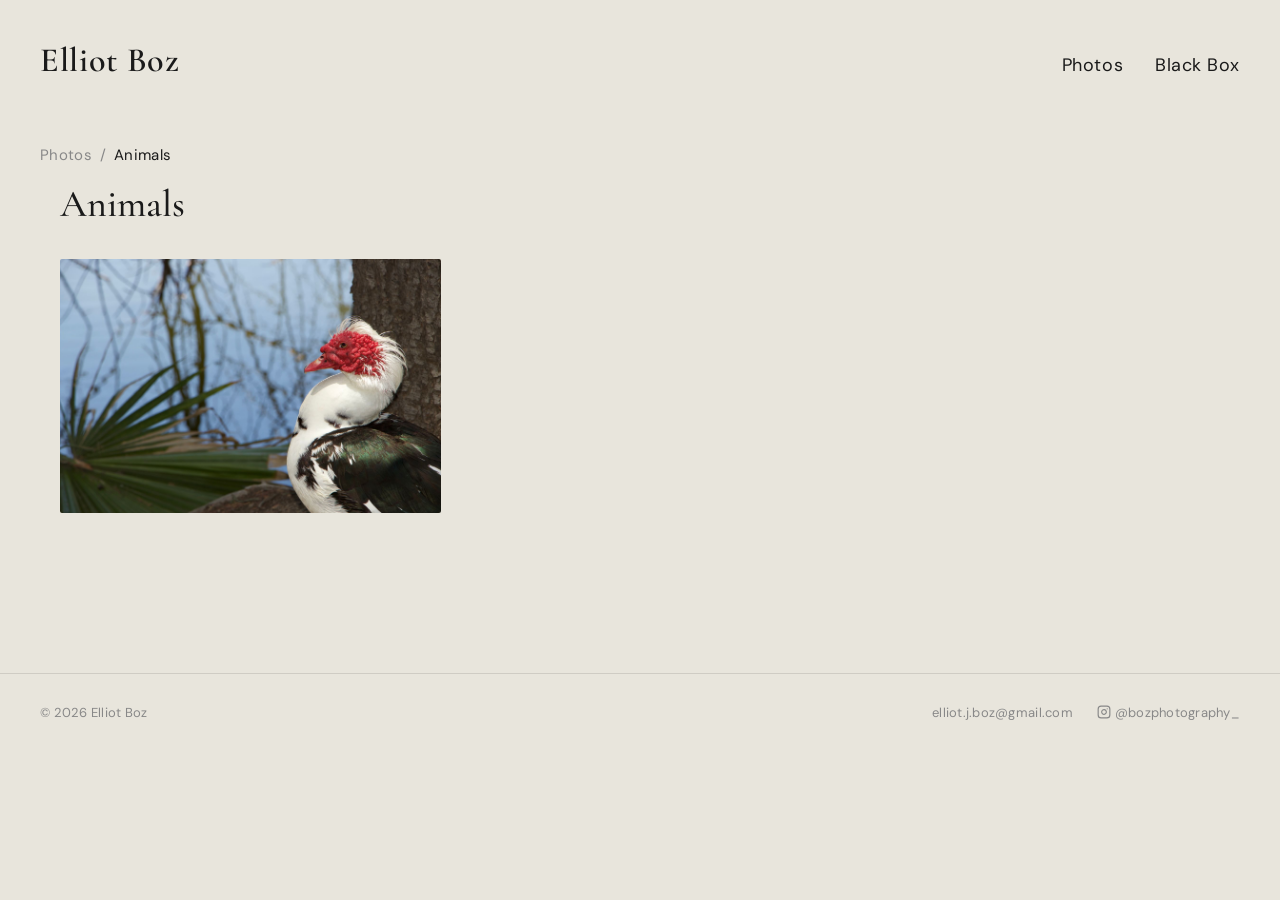
==== commit 19ff588f: "Redesign Thoughts page as Black Box — dark theme, 3D cube, blog cards with status Co-Authored-By: Cl" ====
--- a/animals.html
+++ b/animals.html
@@ -16,7 +16,7 @@
     <a href="index.html" class="logo">Elliot Boz</a>
     <div class="nav-links">
       <a href="index.html">Photos</a>
-      <a href="thoughts.html">Thoughts</a>
+      <a href="thoughts.html">Black Box</a>
     </div>
   </nav>
 
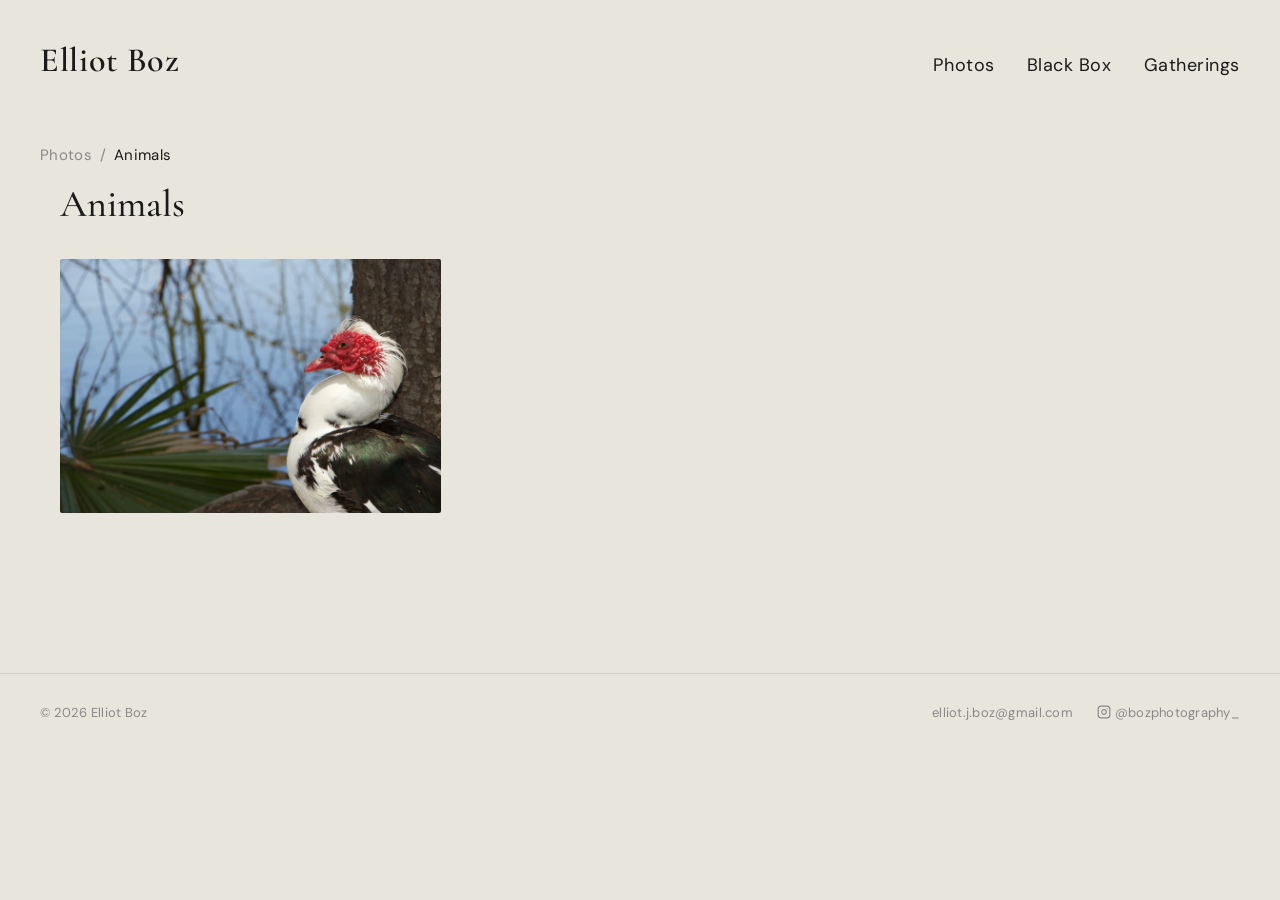
==== commit 6c961c2f: "Add Gatherings page with polaroid event cards and detail views Co-Authored-By: Claude Opus 4.6 (1M c" ====
--- a/animals.html
+++ b/animals.html
@@ -6,7 +6,7 @@
   <title>Animals — Elliot Boz</title>
   <link rel="preconnect" href="https://fonts.googleapis.com">
   <link rel="preconnect" href="https://fonts.gstatic.com" crossorigin>
-  <link href="https://fonts.googleapis.com/css2?family=Cormorant+Garamond:wght@400;500;600&family=DM+Sans:wght@400;500&display=swap" rel="stylesheet">
+  <link href="https://fonts.googleapis.com/css2?family=Cormorant+Garamond:wght@400;500;600&family=DM+Sans:wght@400;500&display=block" rel="stylesheet">
   <link rel="icon" type="image/svg+xml" href="favicon.svg">
   <link rel="stylesheet" href="style.css">
 </head>
@@ -17,6 +17,7 @@
     <div class="nav-links">
       <a href="index.html">Photos</a>
       <a href="thoughts.html">Black Box</a>
+      <a href="gatherings.html">Gatherings</a>
     </div>
   </nav>
 
